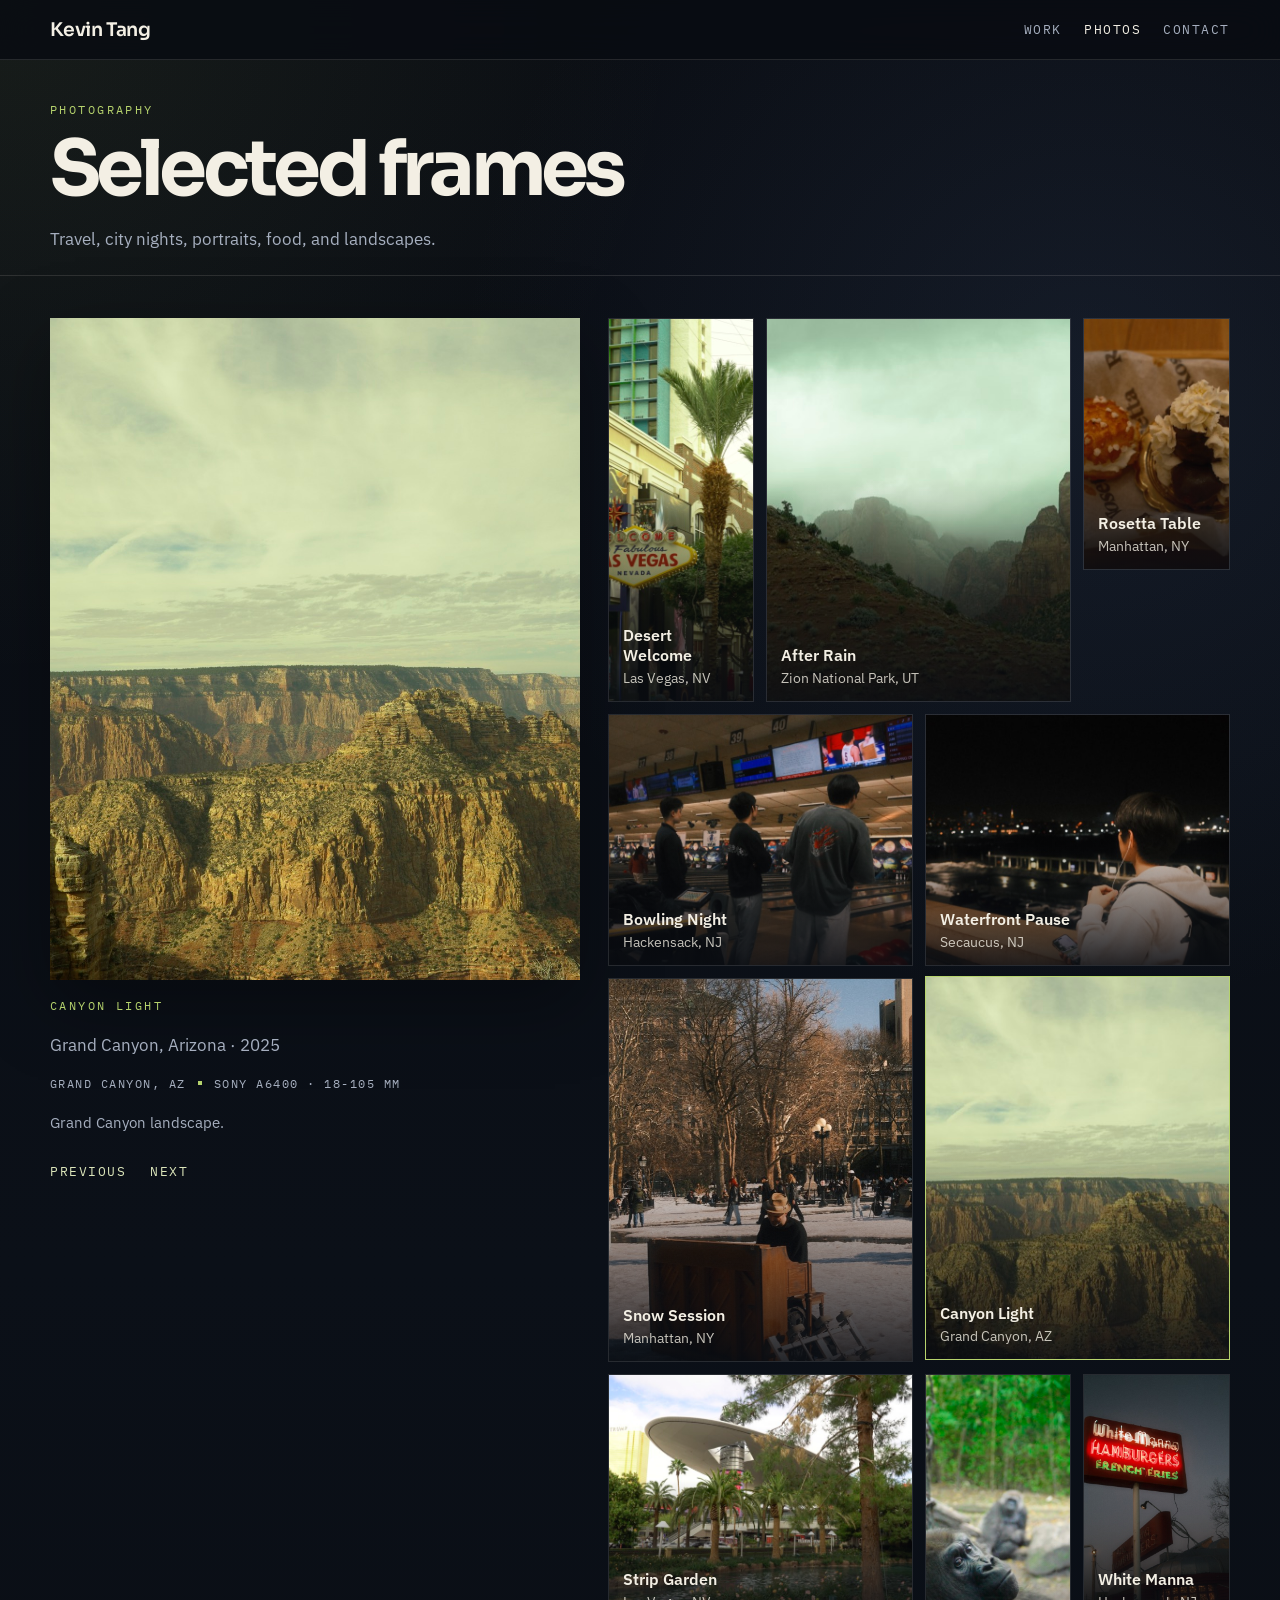
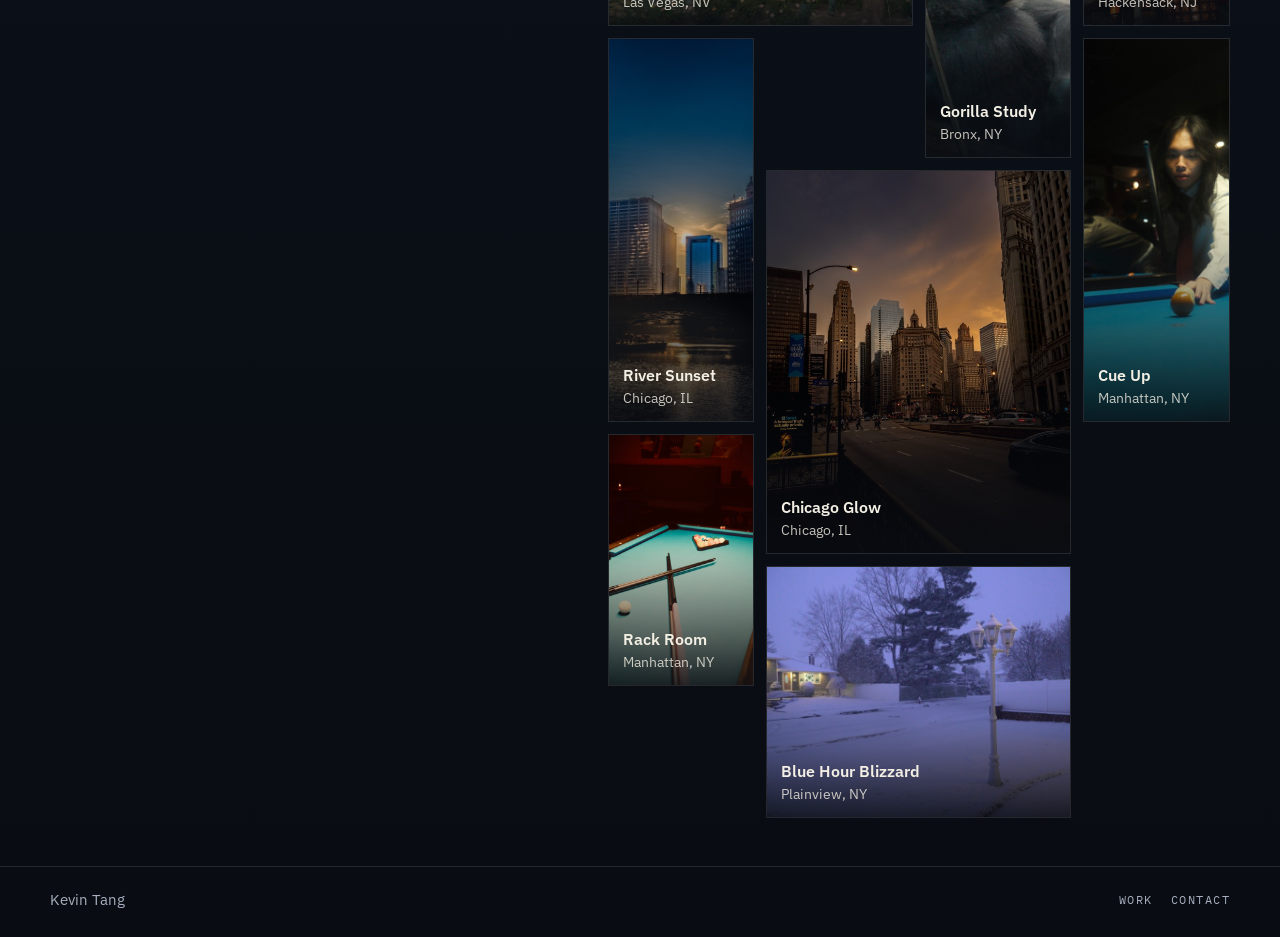
==== photos.html @ d6ce71fb "added some changes" ====
<!doctype html>
<html lang="en">
<head>
<meta charset="UTF-8" />
<meta name="viewport" content="width=device-width, initial-scale=1" />
<meta
  name="description"
  content="Photography by Kevin Tang."
/>
<title>Kevin Tang - Photos</title>

<link rel="preconnect" href="https://fonts.googleapis.com" />
<link rel="preconnect" href="https://fonts.gstatic.com" crossorigin />
<link
  href="https://fonts.googleapis.com/css2?family=IBM+Plex+Mono:wght@400;500&family=IBM+Plex+Sans:wght@400;500;600;700&family=Sora:wght@400;600;700&display=swap"
  rel="stylesheet"
/>

<link rel="stylesheet" href="./styles.css" />
</head>

<body class="page page-photos" data-page="photos">
<header class="site-header">
  <div class="shell header-bar">
    <a class="brand" href="./index.html">Kevin Tang</a>

    <nav class="site-nav" aria-label="Primary">
      <a class="site-nav__link" href="./index.html" data-nav="work">Work</a>
      <a class="site-nav__link" href="./photos.html" data-nav="photos">Photos</a>
      <a class="site-nav__link" href="./contact.html" data-nav="contact">Contact</a>
    </nav>
  </div>
</header>

<main>
  <section class="page-header">
    <div class="shell">
      <p class="eyebrow">Photography</p>
      <h1>Selected frames</h1>
      <p class="page-header__copy">Travel, city nights, portraits, food, and landscapes.</p>
    </div>
  </section>

  <section class="section">
    <div class="shell gallery-shell">
      <article class="gallery-spotlight">
        <div class="gallery-spotlight__media">
          <img id="galleryImage" class="gallery-image" alt="" />
        </div>

        <div class="gallery-spotlight__meta">
          <p class="eyebrow" id="galleryTitle"></p>
          <p class="gallery-copy" id="galleryCaption"></p>
          <div class="gallery-meta-line">
            <span id="galleryLocation"></span>
            <span class="gallery-meta-line__divider"></span>
            <span id="galleryCamera"></span>
          </div>
          <p class="gallery-copy gallery-copy--small" id="galleryDescription"></p>

          <div class="gallery-controls">
            <button id="galleryPrev" class="text-button" type="button">Previous</button>
            <button id="galleryNext" class="text-button" type="button">Next</button>
          </div>
        </div>
      </article>

      <div id="galleryGrid" class="mosaic-grid" aria-label="Photography mosaic"></div>
    </div>
  </section>
</main>

<footer class="site-footer">
  <div class="shell site-footer__inner">
    <p>Kevin Tang</p>
    <div class="site-footer__links">
      <a href="./index.html">Work</a>
      <a href="./contact.html">Contact</a>
    </div>
  </div>
</footer>

<script src="./app.js" defer></script>
</body>
</html>
---- styles.css ----
:root {
  --bg: #090c12;
  --bg-soft: #0f141d;
  --surface: #111722;
  --text: #f3efe4;
  --muted: #a6afbf;
  --line: rgba(243, 239, 228, 0.12);
  --line-strong: rgba(182, 211, 109, 0.4);
  --accent: #b6d36d;
  --accent-soft: #dbe5ba;
  --shadow: 0 24px 70px rgba(0, 0, 0, 0.34);
}

* {
  box-sizing: border-box;
}

html {
  scroll-behavior: smooth;
}

body {
  margin: 0;
  min-height: 100vh;
  font-family: "IBM Plex Sans", sans-serif;
  color: var(--text);
  background:
    radial-gradient(circle at top left, rgba(182, 211, 109, 0.08), transparent 24%),
    radial-gradient(circle at 85% 15%, rgba(76, 100, 144, 0.16), transparent 26%),
    linear-gradient(180deg, #0a0d13 0%, #0b1018 50%, #090c12 100%);
}

img {
  display: block;
  max-width: 100%;
}

a,
button {
  font: inherit;
  color: inherit;
}

button {
  background: none;
}

.shell {
  width: min(1180px, calc(100% - 32px));
  margin: 0 auto;
}

.eyebrow {
  margin: 0 0 16px;
  font-family: "IBM Plex Mono", monospace;
  font-size: 0.76rem;
  letter-spacing: 0.2em;
  text-transform: uppercase;
  color: var(--accent);
}

.site-header {
  position: sticky;
  top: 0;
  z-index: 30;
  border-bottom: 1px solid var(--line);
  background: rgba(9, 12, 18, 0.86);
  backdrop-filter: blur(18px);
}

.header-bar {
  display: flex;
  align-items: center;
  justify-content: space-between;
  gap: 24px;
  padding: 18px 0;
}

.brand {
  text-decoration: none;
  font-family: "Sora", sans-serif;
  font-size: 1.18rem;
  font-weight: 600;
  letter-spacing: -0.03em;
}

.site-nav {
  display: flex;
  flex-wrap: wrap;
  gap: 22px;
}

.site-nav__link {
  text-decoration: none;
  font-family: "IBM Plex Mono", monospace;
  font-size: 0.8rem;
  letter-spacing: 0.12em;
  text-transform: uppercase;
  color: var(--muted);
}

.site-nav__link:hover,
.site-nav__link:focus-visible,
.site-nav__link.is-active {
  color: var(--text);
}

.intro-screen {
  position: fixed;
  inset: 0;
  z-index: 100;
  display: grid;
  place-items: center;
  background: rgba(5, 8, 13, 0.97);
  transition: opacity 360ms ease, visibility 360ms ease;
}

.intro-screen.is-hidden {
  opacity: 0;
  visibility: hidden;
}

.intro-screen__canvas {
  position: absolute;
  inset: 0;
  width: 100%;
  height: 100%;
}

.intro-screen__copy {
  position: relative;
  z-index: 1;
  width: min(640px, calc(100% - 40px));
  padding: 32px;
  border: 1px solid rgba(182, 211, 109, 0.32);
  background: rgba(8, 12, 18, 0.72);
  box-shadow: var(--shadow);
}

.intro-screen__copy h1 {
  margin: 0;
  font-family: "Sora", sans-serif;
  font-size: clamp(3rem, 12vw, 5.8rem);
  line-height: 0.95;
  letter-spacing: -0.06em;
}

.intro-screen__copy p:last-of-type {
  margin: 14px 0 0;
  color: var(--muted);
  font-size: 1.02rem;
}

.intro-screen__skip,
.text-button {
  margin-top: 24px;
  padding: 0;
  border: none;
  cursor: pointer;
  font-family: "IBM Plex Mono", monospace;
  font-size: 0.8rem;
  letter-spacing: 0.12em;
  text-transform: uppercase;
  color: var(--accent-soft);
}

.text-button {
  margin-top: 0;
}

.intro-screen__skip:hover,
.intro-screen__skip:focus-visible,
.text-button:hover,
.text-button:focus-visible {
  color: var(--text);
}

.hero,
.page-header,
.section {
  padding: 42px 0 48px;
}

.hero-grid {
  display: grid;
  grid-template-columns: minmax(0, 1fr) minmax(320px, 480px);
  gap: 36px;
  align-items: start;
}

.hero-copy h1,
.page-header h1,
.section-heading h2 {
  margin: 0;
  font-family: "Sora", sans-serif;
  font-size: clamp(2.9rem, 6vw, 4.8rem);
  line-height: 0.96;
  letter-spacing: -0.06em;
}

.hero-lede,
.page-header__copy,
.gallery-copy {
  margin: 18px 0 0;
  max-width: 40rem;
  color: var(--muted);
  line-height: 1.8;
  font-size: 1.04rem;
}

.link-cluster,
.gallery-controls {
  display: flex;
  flex-wrap: wrap;
  gap: 18px 24px;
  margin-top: 26px;
}

.icon-link {
  display: inline-flex;
  align-items: center;
  gap: 10px;
  text-decoration: none;
  padding-bottom: 6px;
  border-bottom: 1px solid transparent;
}

.icon-link:hover,
.icon-link:focus-visible {
  border-bottom-color: var(--accent);
}

.icon {
  width: 18px;
  height: 18px;
  flex: 0 0 18px;
}

.fact-list {
  margin: 34px 0 0;
  display: grid;
  grid-template-columns: repeat(2, minmax(0, 1fr));
  gap: 18px 28px;
}

.fact-list__item {
  padding-top: 14px;
  border-top: 1px solid var(--line);
}

.fact-list dt {
  margin: 0 0 8px;
  font-family: "IBM Plex Mono", monospace;
  font-size: 0.74rem;
  letter-spacing: 0.14em;
  text-transform: uppercase;
  color: var(--muted);
}

.fact-list dd {
  margin: 0;
  font-size: 1rem;
  line-height: 1.6;
}

.hero-image img {
  width: 100%;
  aspect-ratio: 4 / 5;
  object-fit: cover;
  box-shadow: var(--shadow);
}

.hero-image figcaption {
  margin-top: 12px;
  font-family: "IBM Plex Mono", monospace;
  font-size: 0.76rem;
  letter-spacing: 0.12em;
  text-transform: uppercase;
  color: var(--muted);
}

.section {
  border-top: 1px solid var(--line);
}

.section-heading {
  margin-bottom: 24px;
}

.section-heading--compact {
  margin-bottom: 12px;
}

.project-list,
.entry-list {
  display: grid;
  gap: 24px;
}

.project-row,
.entry,
.contact-row {
  padding-top: 22px;
  border-top: 1px solid var(--line);
}

.project-row__meta,
.entry__meta {
  display: flex;
  justify-content: space-between;
  gap: 16px;
  align-items: flex-start;
}

.project-row__meta span,
.entry__meta span {
  font-family: "IBM Plex Mono", monospace;
  font-size: 0.76rem;
  letter-spacing: 0.12em;
  text-transform: uppercase;
  color: var(--muted);
  white-space: nowrap;
}

.project-row h3,
.entry h3 {
  margin: 0;
  font-size: 1.32rem;
  line-height: 1.3;
}

.project-row p,
.entry p {
  margin: 6px 0 0;
  color: var(--muted);
}

.project-row__summary {
  margin: 14px 0 0;
  color: var(--text);
  font-size: 1rem;
  line-height: 1.7;
}

.project-row__points,
.entry__points {
  margin: 14px 0 0;
  padding-left: 18px;
  color: var(--muted);
  line-height: 1.8;
}

.project-row__links {
  display: flex;
  flex-wrap: wrap;
  gap: 20px;
  margin-top: 16px;
}

.project-row__links a {
  font-family: "IBM Plex Mono", monospace;
  font-size: 0.8rem;
  letter-spacing: 0.12em;
  text-transform: uppercase;
  text-decoration: none;
  color: var(--accent-soft);
}

.project-row__links a:hover,
.project-row__links a:focus-visible {
  color: var(--text);
}

.columns-two {
  display: grid;
  grid-template-columns: repeat(2, minmax(0, 1fr));
  gap: 42px;
}

.page-header {
  padding-bottom: 20px;
}

.gallery-shell {
  display: grid;
  grid-template-columns: minmax(320px, 0.92fr) minmax(0, 1.08fr);
  gap: 28px;
  align-items: start;
}

.gallery-spotlight {
  position: sticky;
  top: 96px;
}

.gallery-spotlight__media {
  box-shadow: var(--shadow);
}

.gallery-image {
  width: 100%;
  aspect-ratio: 4 / 5;
  object-fit: cover;
}

.gallery-spotlight__meta {
  padding-top: 18px;
}

.gallery-copy--small {
  font-size: 0.96rem;
}

.gallery-meta-line {
  display: flex;
  align-items: center;
  flex-wrap: wrap;
  gap: 12px;
  margin-top: 14px;
  font-family: "IBM Plex Mono", monospace;
  font-size: 0.78rem;
  letter-spacing: 0.12em;
  text-transform: uppercase;
  color: var(--muted);
}

.gallery-meta-line__divider {
  width: 4px;
  height: 4px;
  background: var(--accent);
}

.mosaic-grid {
  display: grid;
  grid-template-columns: repeat(4, minmax(0, 1fr));
  gap: 12px;
  grid-auto-flow: dense;
  grid-auto-rows: 120px;
}

.photo-tile {
  position: relative;
  padding: 0;
  overflow: hidden;
  border: 1px solid var(--line);
  cursor: pointer;
  transition: transform 180ms ease, border-color 180ms ease;
}

.photo-tile:hover,
.photo-tile:focus-visible,
.photo-tile.is-active {
  transform: translateY(-2px);
  border-color: var(--accent);
}

.photo-tile img {
  width: 100%;
  height: 100%;
  object-fit: cover;
}

.photo-tile::after {
  content: "";
  position: absolute;
  inset: auto 0 0;
  height: 58%;
  background: linear-gradient(180deg, transparent, rgba(9, 12, 18, 0.88));
  pointer-events: none;
}

.photo-tile__meta {
  position: absolute;
  left: 14px;
  right: 14px;
  bottom: 14px;
  z-index: 1;
  text-align: left;
}

.photo-tile__title,
.photo-tile__caption {
  display: block;
}

.photo-tile__title {
  font-weight: 600;
}

.photo-tile__caption {
  margin-top: 4px;
  font-size: 0.86rem;
  color: rgba(243, 239, 228, 0.8);
}

.photo-tile--feature {
  grid-column: span 2;
  grid-row: span 3;
}

.photo-tile--wide {
  grid-column: span 2;
  grid-row: span 2;
}

.photo-tile--tall {
  grid-row: span 3;
}

.photo-tile--large {
  grid-column: span 2;
  grid-row: span 3;
}

.photo-tile--standard {
  grid-row: span 2;
}

.contact-page {
  display: grid;
}

.contact-row {
  display: grid;
  grid-template-columns: 18px 120px minmax(0, 1fr);
  gap: 18px;
  align-items: center;
  text-decoration: none;
}

.contact-row span {
  font-family: "IBM Plex Mono", monospace;
  font-size: 0.76rem;
  letter-spacing: 0.14em;
  text-transform: uppercase;
  color: var(--muted);
}

.contact-row strong {
  font-size: clamp(1rem, 2.5vw, 1.2rem);
  font-weight: 600;
}

.contact-row:hover strong,
.contact-row:focus-visible strong {
  color: var(--accent-soft);
}

.site-footer {
  border-top: 1px solid var(--line);
  padding: 22px 0 28px;
}

.site-footer__inner {
  display: flex;
  justify-content: space-between;
  gap: 18px;
  align-items: center;
}

.site-footer__inner p {
  margin: 0;
  font-size: 0.95rem;
  color: var(--muted);
}

.site-footer__links {
  display: flex;
  flex-wrap: wrap;
  gap: 18px;
}

.site-footer__links a {
  text-decoration: none;
  font-family: "IBM Plex Mono", monospace;
  font-size: 0.78rem;
  letter-spacing: 0.12em;
  text-transform: uppercase;
  color: var(--muted);
}

.site-footer__links a:hover,
.site-footer__links a:focus-visible {
  color: var(--text);
}

@media (max-width: 1080px) {
  .hero-grid,
  .gallery-shell,
  .columns-two {
    grid-template-columns: 1fr;
  }

  .gallery-spotlight {
    position: static;
  }

  .hero-image {
    max-width: 620px;
  }
}

@media (max-width: 780px) {
  .shell {
    width: min(100% - 24px, 760px);
  }

  .header-bar,
  .site-footer__inner {
    flex-direction: column;
    align-items: flex-start;
  }

  .fact-list {
    grid-template-columns: 1fr;
  }

  .mosaic-grid {
    grid-template-columns: repeat(2, minmax(0, 1fr));
    grid-auto-rows: 120px;
  }

  .photo-tile--feature,
  .photo-tile--wide,
  .photo-tile--large {
    grid-column: span 2;
  }
}

@media (max-width: 560px) {
  .hero-copy h1,
  .page-header h1,
  .section-heading h2 {
    font-size: 2.5rem;
  }

  .contact-row {
    grid-template-columns: 18px 1fr;
  }

  .contact-row strong {
    grid-column: 2;
  }

  .mosaic-grid {
    grid-template-columns: 1fr;
  }

  .photo-tile--feature,
  .photo-tile--wide,
  .photo-tile--large {
    grid-column: span 1;
  }
}
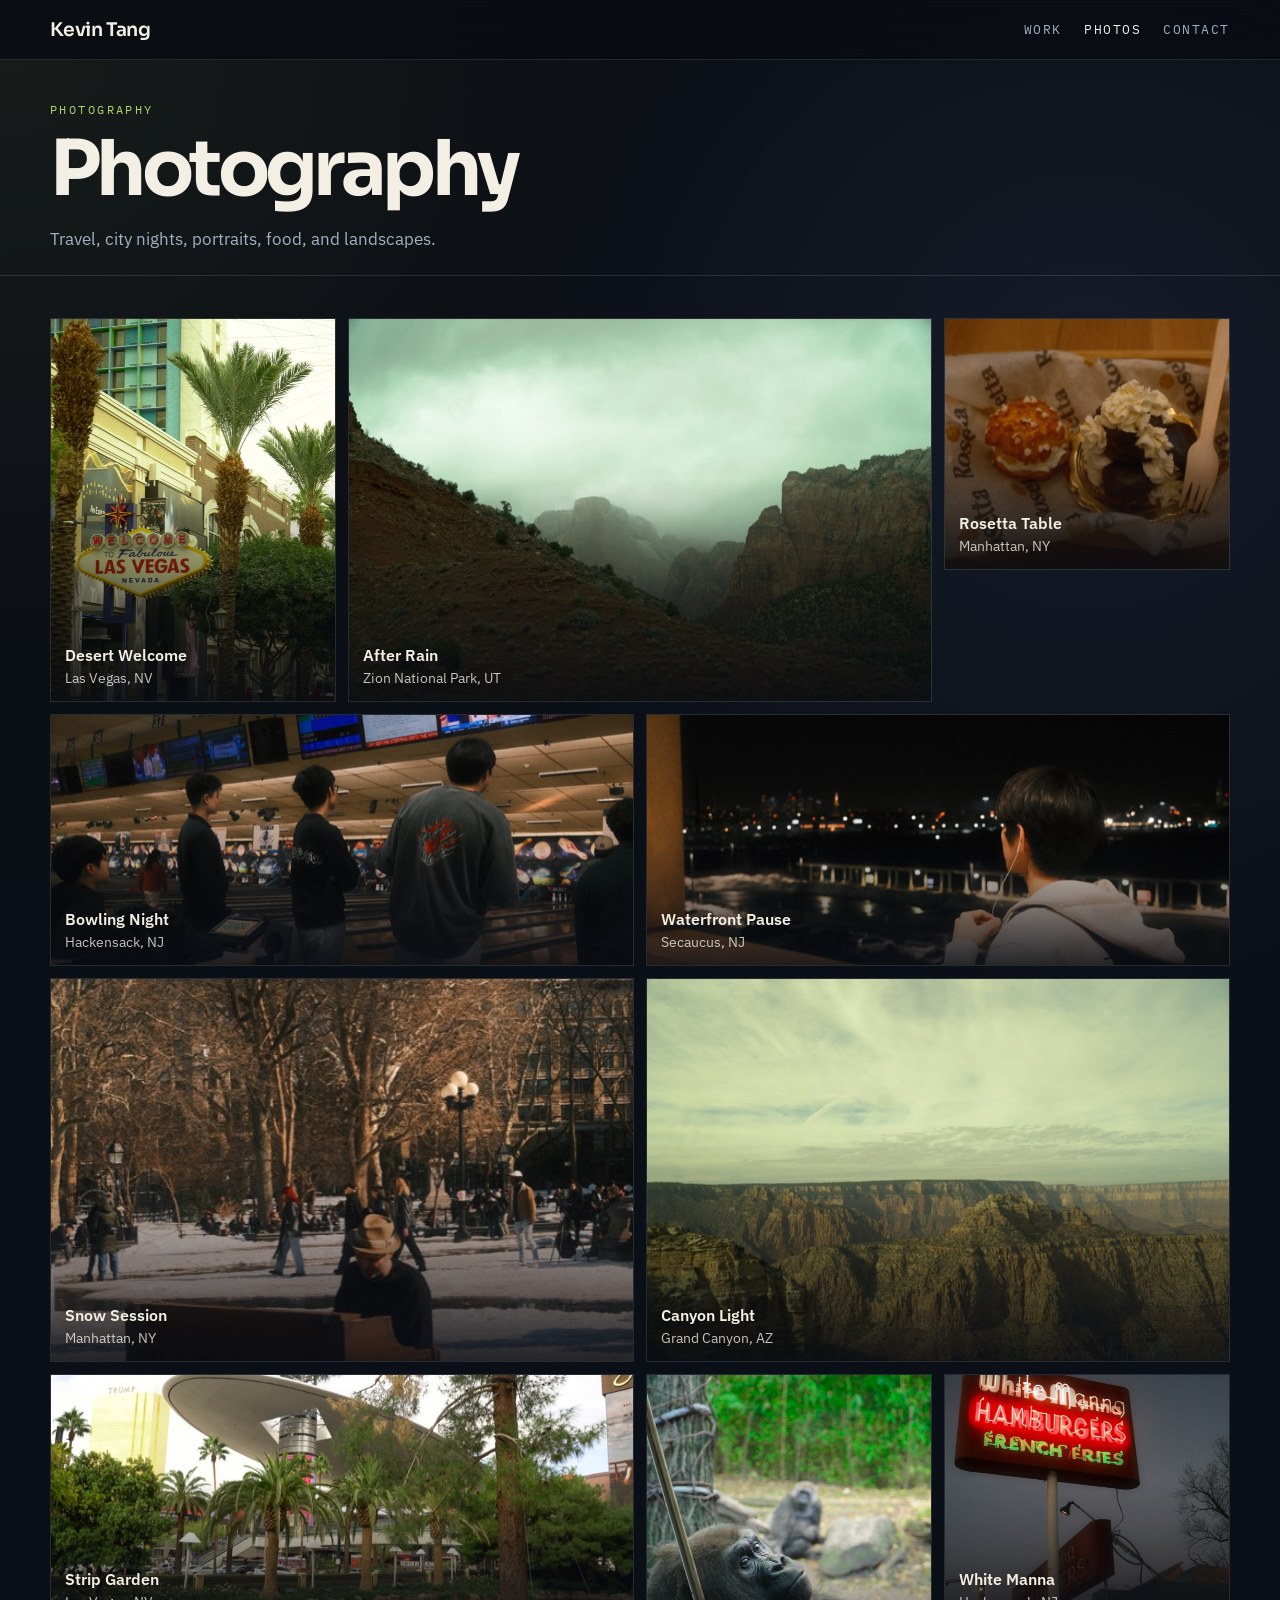
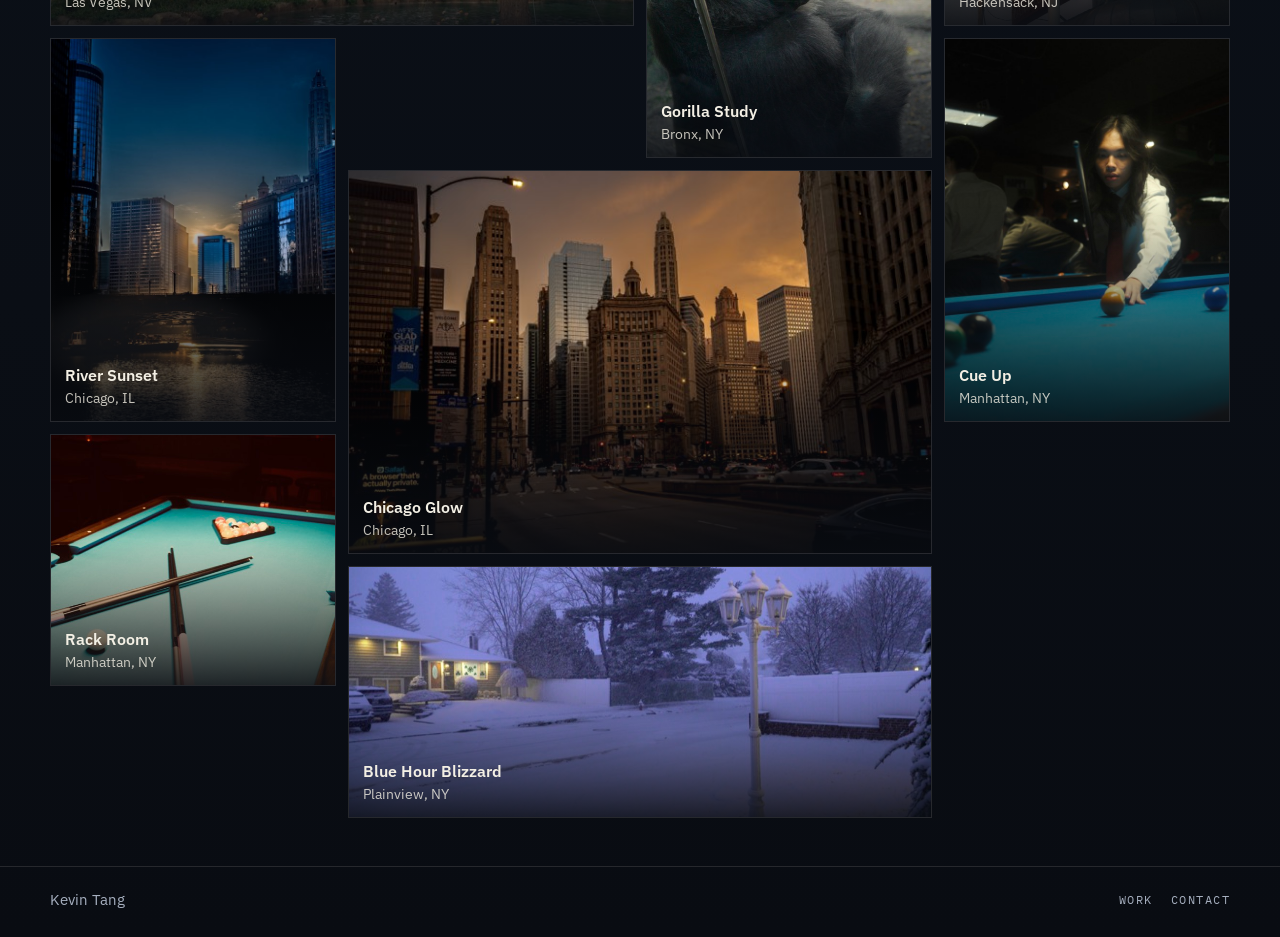
==== commit 1fad5848: "simplification of website" ====
--- a/photos.html
+++ b/photos.html
@@ -36,36 +36,120 @@
   <section class="page-header">
     <div class="shell">
       <p class="eyebrow">Photography</p>
-      <h1>Selected frames</h1>
+      <h1>Photography</h1>
       <p class="page-header__copy">Travel, city nights, portraits, food, and landscapes.</p>
     </div>
   </section>
 
   <section class="section">
-    <div class="shell gallery-shell">
-      <article class="gallery-spotlight">
-        <div class="gallery-spotlight__media">
-          <img id="galleryImage" class="gallery-image" alt="" />
-        </div>
-
-        <div class="gallery-spotlight__meta">
-          <p class="eyebrow" id="galleryTitle"></p>
-          <p class="gallery-copy" id="galleryCaption"></p>
-          <div class="gallery-meta-line">
-            <span id="galleryLocation"></span>
-            <span class="gallery-meta-line__divider"></span>
-            <span id="galleryCamera"></span>
-          </div>
-          <p class="gallery-copy gallery-copy--small" id="galleryDescription"></p>
-
-          <div class="gallery-controls">
-            <button id="galleryPrev" class="text-button" type="button">Previous</button>
-            <button id="galleryNext" class="text-button" type="button">Next</button>
-          </div>
-        </div>
-      </article>
-
-      <div id="galleryGrid" class="mosaic-grid" aria-label="Photography mosaic"></div>
+    <div class="shell">
+      <div class="mosaic-grid" aria-label="Photography mosaic">
+        <a class="photo-tile photo-tile--tall" href="./images/web/image1.jpg" target="_blank" rel="noreferrer">
+          <img src="./images/thumbs/image1.jpg" alt="The Welcome to Fabulous Las Vegas sign framed by palm trees and storefronts." />
+          <span class="photo-tile__meta">
+            <span class="photo-tile__title">Desert Welcome</span>
+            <span class="photo-tile__caption">Las Vegas, NV</span>
+          </span>
+        </a>
+        <a class="photo-tile photo-tile--feature" href="./images/web/image2.jpg" target="_blank" rel="noreferrer">
+          <img src="./images/thumbs/image2.jpg" alt="Mist settling over Zion canyon cliffs after rain." />
+          <span class="photo-tile__meta">
+            <span class="photo-tile__title">After Rain</span>
+            <span class="photo-tile__caption">Zion National Park, UT</span>
+          </span>
+        </a>
+        <a class="photo-tile photo-tile--wide" href="./images/web/image3.jpg" target="_blank" rel="noreferrer">
+          <img src="./images/thumbs/image3.jpg" alt="Friends standing beside bowling lanes and watching a turn in progress." />
+          <span class="photo-tile__meta">
+            <span class="photo-tile__title">Bowling Night</span>
+            <span class="photo-tile__caption">Hackensack, NJ</span>
+          </span>
+        </a>
+        <a class="photo-tile photo-tile--standard" href="./images/web/image4.jpg" target="_blank" rel="noreferrer">
+          <img src="./images/thumbs/image4.jpg" alt="Pastries from Rosetta Bakery on a tray over a wooden table." />
+          <span class="photo-tile__meta">
+            <span class="photo-tile__title">Rosetta Table</span>
+            <span class="photo-tile__caption">Manhattan, NY</span>
+          </span>
+        </a>
+        <a class="photo-tile photo-tile--wide" href="./images/web/image5.jpg" target="_blank" rel="noreferrer">
+          <img src="./images/thumbs/image5.jpg" alt="A person looking out over a waterfront at night while holding a phone." />
+          <span class="photo-tile__meta">
+            <span class="photo-tile__title">Waterfront Pause</span>
+            <span class="photo-tile__caption">Secaucus, NJ</span>
+          </span>
+        </a>
+        <a class="photo-tile photo-tile--large" href="./images/web/image6.jpg" target="_blank" rel="noreferrer">
+          <img src="./images/thumbs/image6.jpg" alt="A pianist playing an upright piano outdoors in a snowy park." />
+          <span class="photo-tile__meta">
+            <span class="photo-tile__title">Snow Session</span>
+            <span class="photo-tile__caption">Manhattan, NY</span>
+          </span>
+        </a>
+        <a class="photo-tile photo-tile--feature" href="./images/web/image7.jpg" target="_blank" rel="noreferrer">
+          <img src="./images/thumbs/image7.jpg" alt="A wide view of the Grand Canyon under streaked clouds." />
+          <span class="photo-tile__meta">
+            <span class="photo-tile__title">Canyon Light</span>
+            <span class="photo-tile__caption">Grand Canyon, AZ</span>
+          </span>
+        </a>
+        <a class="photo-tile photo-tile--wide" href="./images/web/image8.jpg" target="_blank" rel="noreferrer">
+          <img src="./images/thumbs/image8.jpg" alt="A futuristic building and garden pond on the Las Vegas Strip." />
+          <span class="photo-tile__meta">
+            <span class="photo-tile__title">Strip Garden</span>
+            <span class="photo-tile__caption">Las Vegas, NV</span>
+          </span>
+        </a>
+        <a class="photo-tile photo-tile--tall" href="./images/web/image9.jpg" target="_blank" rel="noreferrer">
+          <img src="./images/thumbs/image9.jpg" alt="Close-up of a gorilla looking toward the camera in an enclosure." />
+          <span class="photo-tile__meta">
+            <span class="photo-tile__title">Gorilla Study</span>
+            <span class="photo-tile__caption">Bronx, NY</span>
+          </span>
+        </a>
+        <a class="photo-tile photo-tile--standard" href="./images/web/image10.jpg" target="_blank" rel="noreferrer">
+          <img src="./images/thumbs/image10.jpg" alt="The White Manna Hamburgers neon sign glowing at dusk." />
+          <span class="photo-tile__meta">
+            <span class="photo-tile__title">White Manna</span>
+            <span class="photo-tile__caption">Hackensack, NJ</span>
+          </span>
+        </a>
+        <a class="photo-tile photo-tile--tall" href="./images/web/image11.jpg" target="_blank" rel="noreferrer">
+          <img src="./images/thumbs/image11.jpg" alt="Sunset light reflecting on the Chicago River between downtown buildings." />
+          <span class="photo-tile__meta">
+            <span class="photo-tile__title">River Sunset</span>
+            <span class="photo-tile__caption">Chicago, IL</span>
+          </span>
+        </a>
+        <a class="photo-tile photo-tile--large" href="./images/web/image12.jpg" target="_blank" rel="noreferrer">
+          <img src="./images/thumbs/image12.jpg" alt="Chicago street and skyline at sunset with warm light behind the buildings." />
+          <span class="photo-tile__meta">
+            <span class="photo-tile__title">Chicago Glow</span>
+            <span class="photo-tile__caption">Chicago, IL</span>
+          </span>
+        </a>
+        <a class="photo-tile photo-tile--tall" href="./images/web/image13.jpg" target="_blank" rel="noreferrer">
+          <img src="./images/thumbs/image13.jpg" alt="A person lining up a shot at a pool table in a dim billiards hall." />
+          <span class="photo-tile__meta">
+            <span class="photo-tile__title">Cue Up</span>
+            <span class="photo-tile__caption">Manhattan, NY</span>
+          </span>
+        </a>
+        <a class="photo-tile photo-tile--standard" href="./images/web/image14.jpg" target="_blank" rel="noreferrer">
+          <img src="./images/thumbs/image14.jpg" alt="Crossed pool cues on a blue billiards table with a racked set of balls in the background." />
+          <span class="photo-tile__meta">
+            <span class="photo-tile__title">Rack Room</span>
+            <span class="photo-tile__caption">Manhattan, NY</span>
+          </span>
+        </a>
+        <a class="photo-tile photo-tile--wide" href="./images/web/image15.jpg" target="_blank" rel="noreferrer">
+          <img src="./images/thumbs/image15.jpg" alt="A snowy suburban street at blue hour with a lamp post in the foreground." />
+          <span class="photo-tile__meta">
+            <span class="photo-tile__title">Blue Hour Blizzard</span>
+            <span class="photo-tile__caption">Plainview, NY</span>
+          </span>
+        </a>
+      </div>
     </div>
   </section>
 </main>
